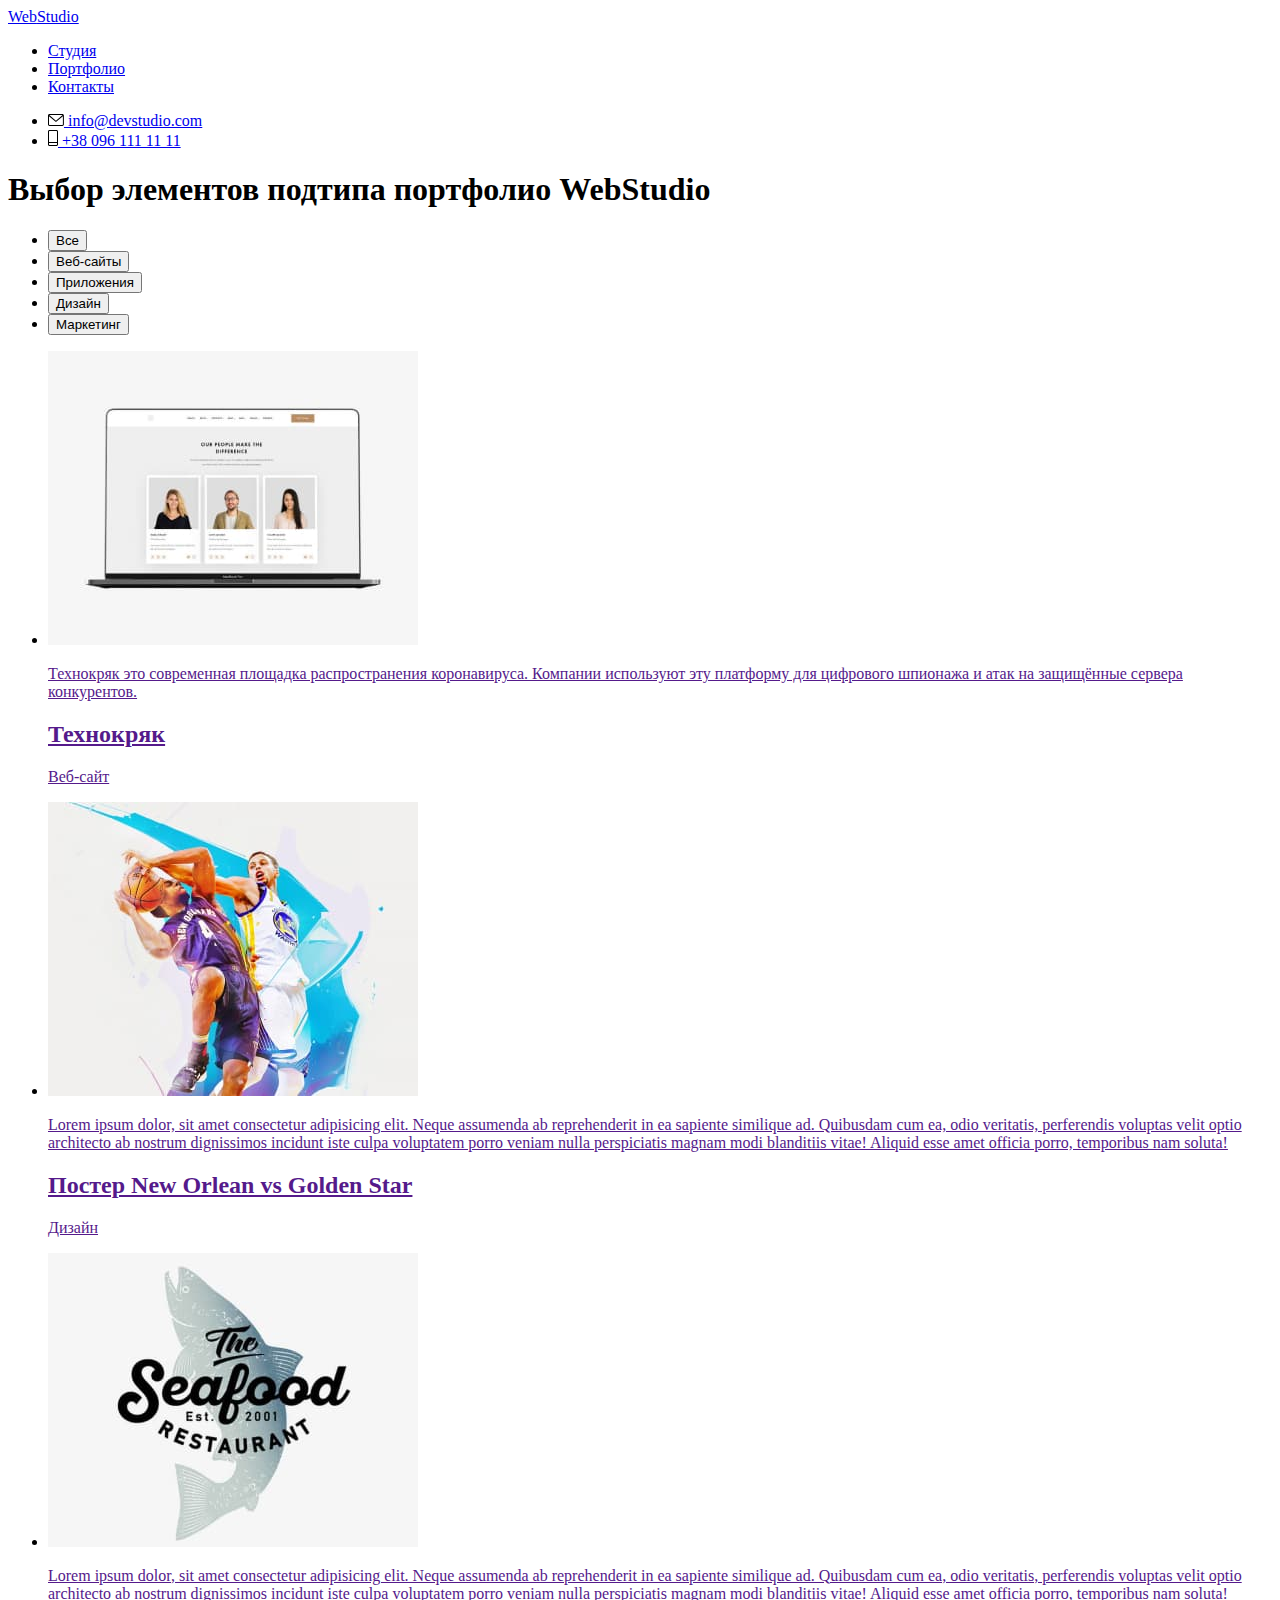
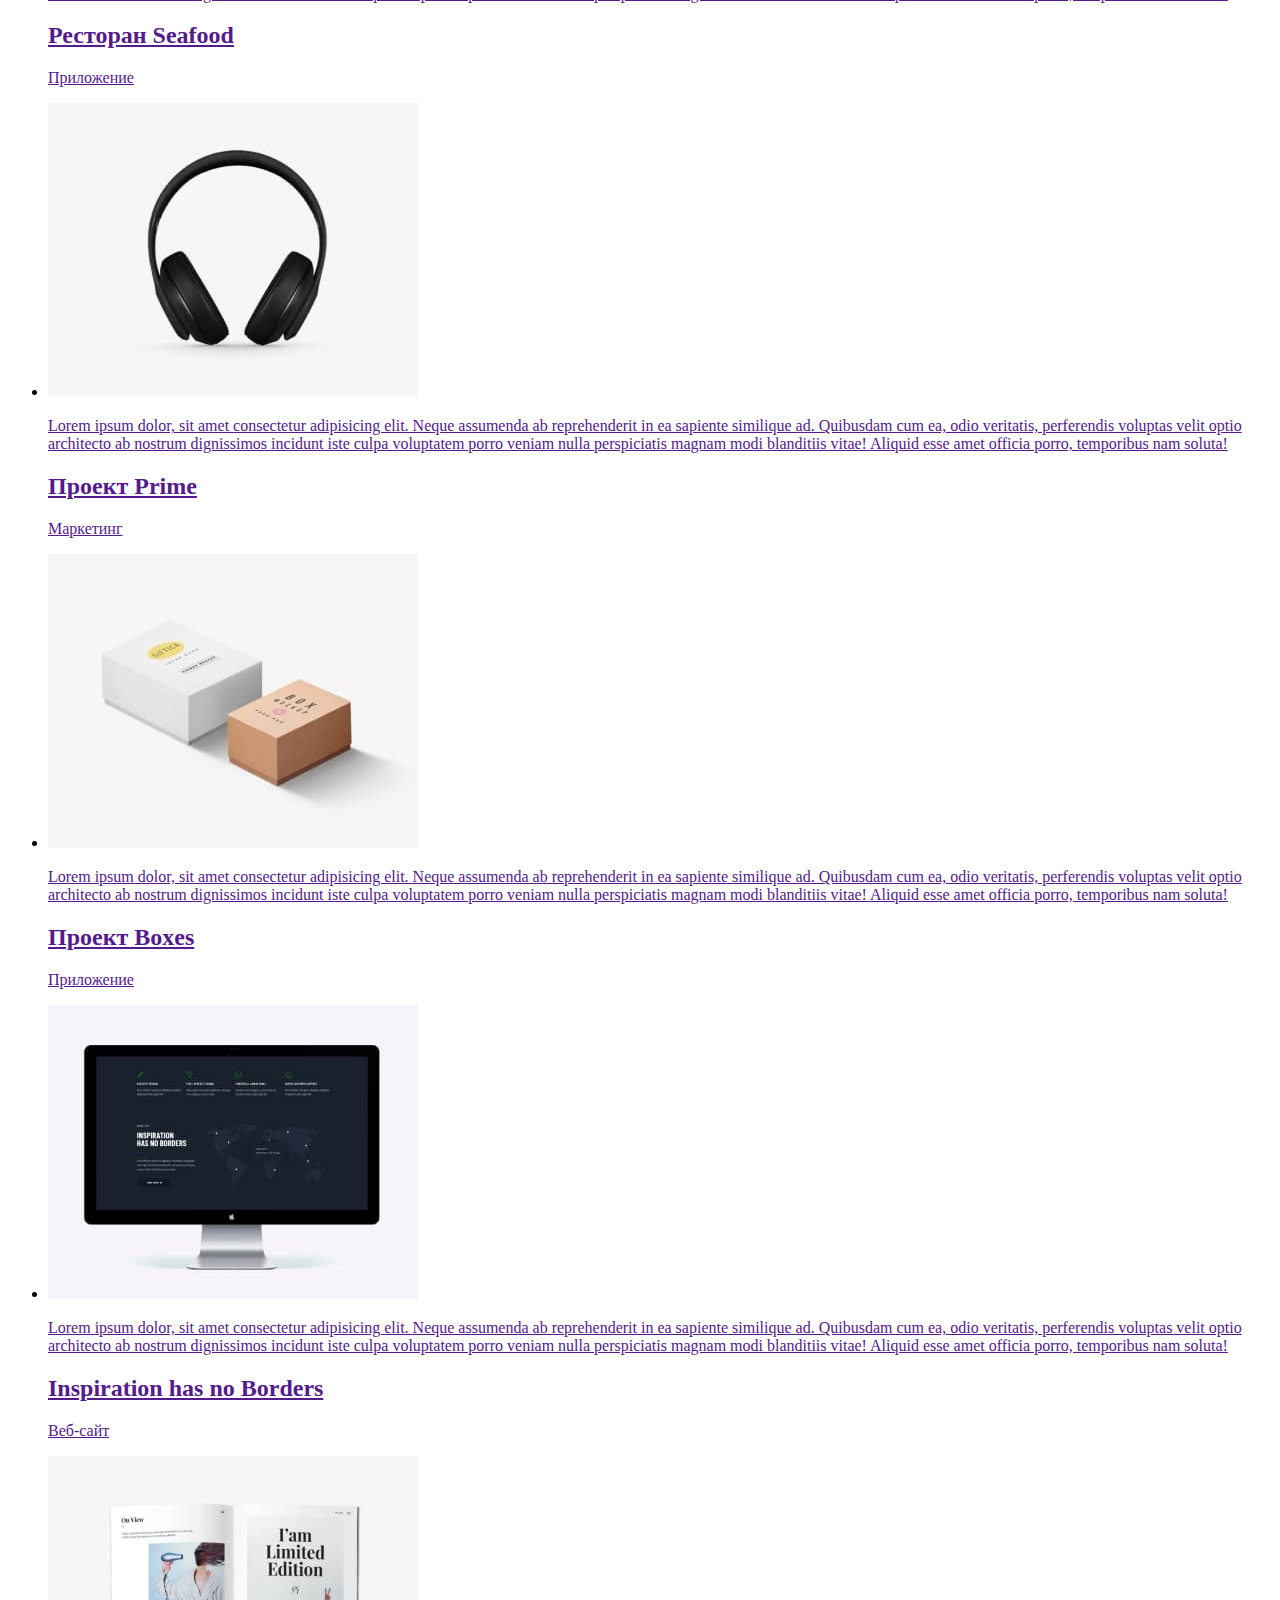
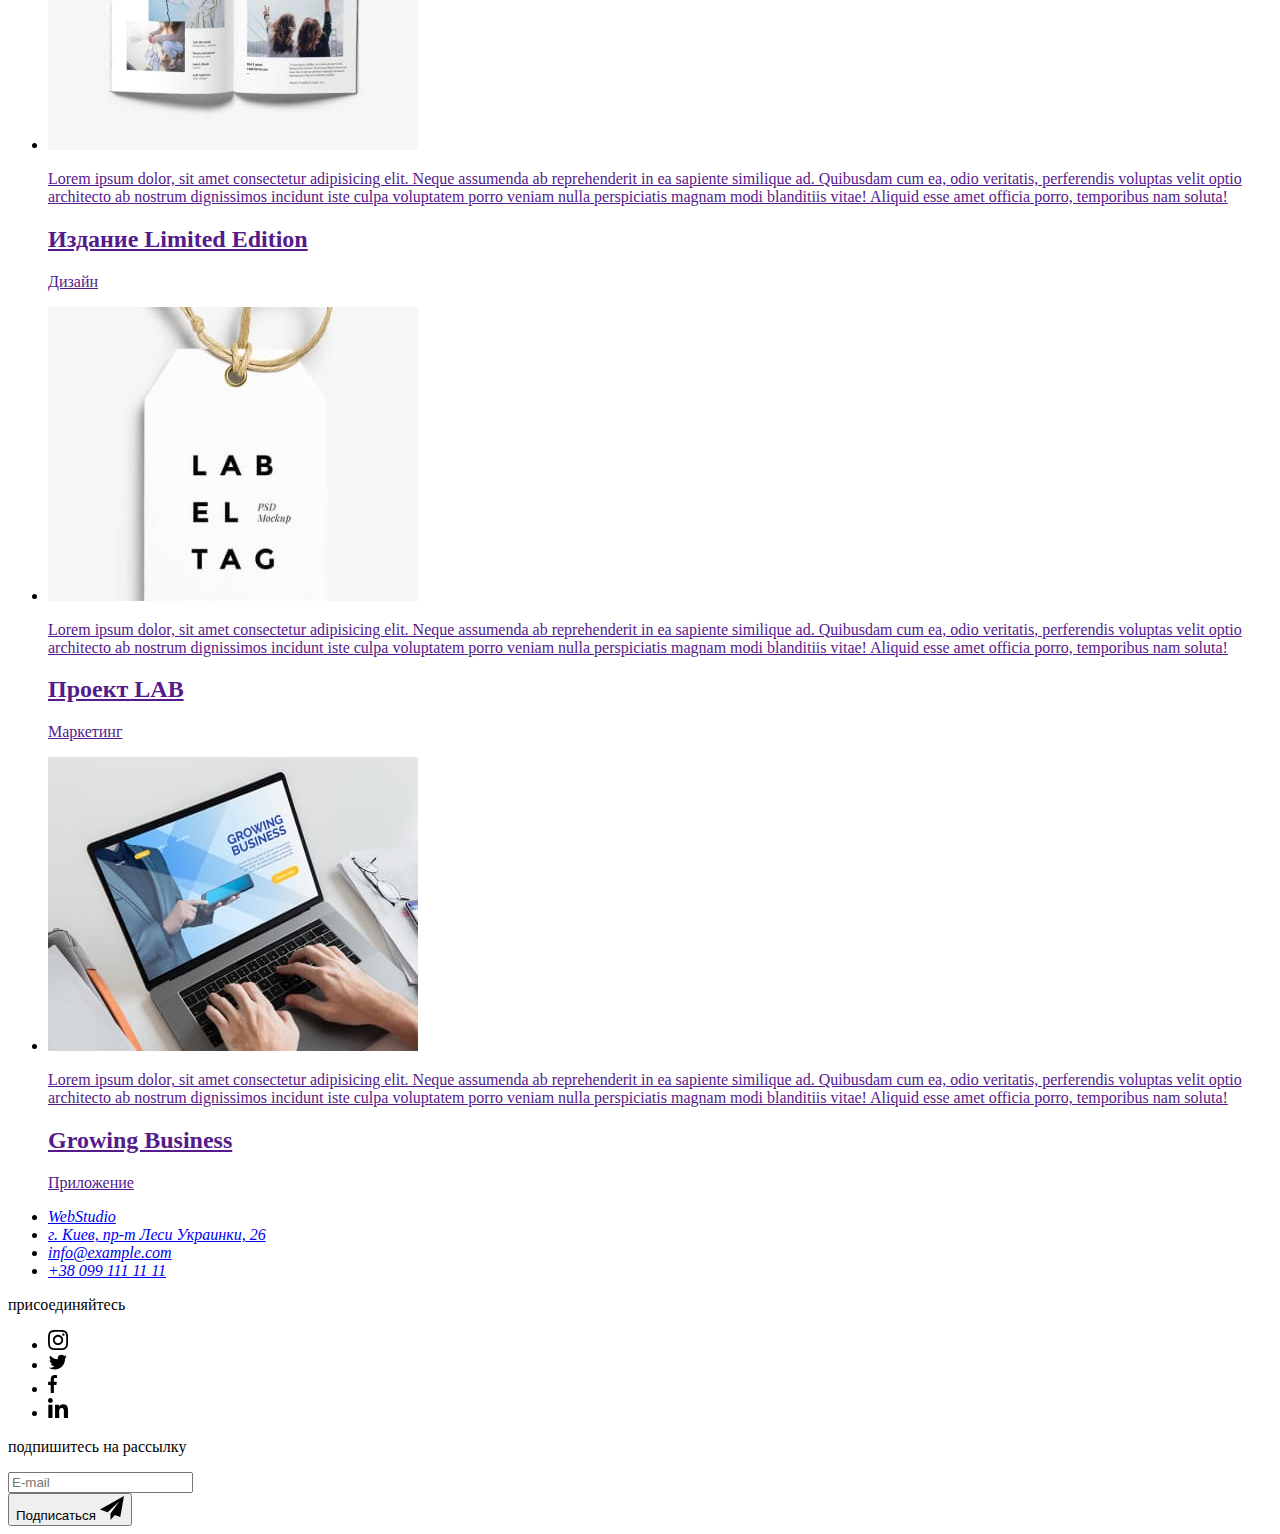
==== portfolio.html @ 0faf7ed2 "j" ====
<!DOCTYPE html>
<h lang="ru">
	<head>
		<meta charset="UTF-8" />
		<meta http-equiv="X-UA-Compatible" content="IE=edge" />
		<meta name="viewport" content="width=device-width, initial-scale=1.0" />
		<title>WebStudio</title>
<link rel="preconnect" href="https://fonts.gstatic.com" crossorigin>
<link href="https://fonts.googleapis.com/css2?family=Raleway:wght@700&family=Roboto:wght@400;500;700;900&display=swap" rel="stylesheet">
<link rel="stylesheet" href="https://cdnjs.cloudflare.com/ajax/libs/modern-normalize/1.1.0/modern-normalize.min.css" integrity="sha512-wpPYUAdjBVSE4KJnH1VR1HeZfpl1ub8YT/NKx4PuQ5NmX2tKuGu6U/JRp5y+Y8XG2tV+wKQpNHVUX03MfMFn9Q==" crossorigin="anonymous" referrerpolicy="no-referrer" />
		<link rel="stylesheet" href="./css/main.min.css" />
	</head>
	<body>
		<!--Шапка сайта-->
		<header class="header">
			<div class="container header-container">
				<nav class="nav">
					<a class="nav-web" href="./index.html">Web<span class="nav-studio">Studio</span>
					</a>
					<ul class="nav-list">
						<li class="nav-list">
							<a class="nav-link" href="./index.html"
								>Студия</a>
						</li>
						<li class="nav-list">
							<a class="nav-link  link-current" href="./portfolio.html">Портфолио</a>
						</li>
						<li class="nav-list">
							<a class="nav-link" href="#team">Контакты</a>
						</li>
					</ul>
				</nav>
				<ul class="contaks ">
					<li class="contaks-item">
						<a class="contaks-link" href="mailto:info@devstudio.com">
							<svg class="contaks-icon" width="16" height="12">
								<use href="./images/icons.svg#icon-envelope"></use>
							</svg>
							info@devstudio.com</a>
					</li>
					<li class="contaks-item">
						<a class="contaks-link" href="tel:+380961111111">
							<svg class="contaks-icon" width="10" height="16">
								<use href="./images/icons.svg#icon-smartphone"></use>
							</svg>
							+38 096 111 11 11</a>
					</li>
				</ul>
			</div>
		</header>
		<!--Секция блок заказа услуги-->
		<main>
				<section class="section">
				<div class="container">
					<h1 class="visually-hidden">
						Выбор элементов подтипа портфолио WebStudio
					</h1>
						<ul class="element">
							<li class="element-item">
								<button class="btn-element" type="button">
									Все
								</button>
							</li>
							<li class="element-item">
								<button class="btn-element" type="button">
									Веб-сайты
								</button>
							</li>
							<li class="element-item">
								<button class="btn-element" type="button">
									Приложения
								</button>
							</li>
							<li class="element-item">
								<button class="btn-element" type="button">
									Дизайн
								</button>
							</li>
							<li class="element-item">
								<button class="btn-element" type="button">
									Маркетинг
								</button>
							</li>
						</ul>
					<ul class="gallery">
						<li class="item-gallery">
							<div class="gallery-wrap">
								<a class="link-gallery" href="">
									<div class="gallery-img">
									<img src="./images/veb-link.jpg" width="370" alt="Технокряк"/>
									<p class="gallery-wrap-text">
										Технокряк это современная площадка распространения коронавируса. Компании используют эту платформу для цифрового шпионажа и атак на защищённые сервера конкурентов.
									</p>
								</div>
									<div class="container-gallery">
									<h2 class="title-gallery">Технокряк</h2>
								<p class="text-gallery">Веб-сайт</p>
								</div>
								</a>
							</div>
						</li>
						<li class="item-gallery">
							<div class="gallery-wrap">
								<a class="link-gallery" href="">
									<div class="gallery-img">
									<img src="./images/poster-new-orlean-vs-golden-star.jpg" width="370" alt="Постер New Orlean vs Golden Star"/>
								<p class="gallery-wrap-text">
									Lorem ipsum dolor, sit amet consectetur adipisicing elit. Neque assumenda ab reprehenderit in ea sapiente similique ad. Quibusdam cum ea, odio veritatis, perferendis voluptas velit optio architecto ab nostrum dignissimos incidunt iste culpa voluptatem porro veniam nulla perspiciatis magnam modi blanditiis vitae! Aliquid esse amet officia porro, temporibus nam soluta!
								</p>	
								</div>
									<div class="container-gallery">
									<h2 class="title-gallery">Постер New Orlean vs Golden Star</h2>
								<p class="text-gallery">Дизайн</p>
								</div>
								</a>
							</div>
						</li>
						<li class="item-gallery">
							<div class="gallery-wrap">
								<a class="link-gallery" href="">
									<div class="gallery-img">
									<img src="./images/seafood-restaurant.jpg" width="370" alt="Ресторан Seafood"/>
								<p class="gallery-wrap-text">
									Lorem ipsum dolor, sit amet consectetur adipisicing elit. Neque assumenda ab reprehenderit in ea sapiente similique ad. Quibusdam cum ea, odio veritatis, perferendis voluptas velit optio architecto ab nostrum dignissimos incidunt iste culpa voluptatem porro veniam nulla perspiciatis magnam modi blanditiis vitae! Aliquid esse amet officia porro, temporibus nam soluta!
								</p>	
								</div>
									<div class="container-gallery">
									<h2 class="title-gallery">Ресторан Seafood</h2>
								<p class="text-gallery">Приложение</p>
								</div>
								</a>
							</div>
						</li>
						<li class="item-gallery">
							<div class="gallery-wrap">
								<a class="link-gallery" href="">
									<div class="gallery-img">
									<img src="./images/prime-project.jpg" width="370" alt="Проект Prime"/>
								<p class="gallery-wrap-text">
									Lorem ipsum dolor, sit amet consectetur adipisicing elit. Neque assumenda ab reprehenderit in ea sapiente similique ad. Quibusdam cum ea, odio veritatis, perferendis voluptas velit optio architecto ab nostrum dignissimos incidunt iste culpa voluptatem porro veniam nulla perspiciatis magnam modi blanditiis vitae! Aliquid esse amet officia porro, temporibus nam soluta!
								</p>	
								</div>
									<div class="container-gallery">
									<h2 class="title-gallery">Проект Prime</h2>
								<p class="text-gallery">Маркетинг</p>
								</div>
								</a>
							</div>
						</li>
						<li class="item-gallery">
							<div class="gallery-wrap">
								<a class="link-gallery" href="">
									<div class="gallery-img">
									<img src="./images/project-boxes.jpg" width="370" alt="Проект Boxes"/>
								<p class="gallery-wrap-text">
									Lorem ipsum dolor, sit amet consectetur adipisicing elit. Neque assumenda ab reprehenderit in ea sapiente similique ad. Quibusdam cum ea, odio veritatis, perferendis voluptas velit optio architecto ab nostrum dignissimos incidunt iste culpa voluptatem porro veniam nulla perspiciatis magnam modi blanditiis vitae! Aliquid esse amet officia porro, temporibus nam soluta!
								</p>	
								</div>
									<div class="container-gallery">
									<h2 class="title-gallery">Проект Boxes</h2>
								<p class="text-gallery">Приложение</p>
								</div>
								</a>
							</div>
						</li>
						<li class="item-gallery">
							<div class="gallery-wrap">
								<a class="link-gallery" href="">
									<div class="gallery-img">
									<img src="./images/inspiration-has-no-borders.jpg" width="370" alt="Inspiration has no Borders"/>
								<p class="gallery-wrap-text">
									Lorem ipsum dolor, sit amet consectetur adipisicing elit. Neque assumenda ab reprehenderit in ea sapiente similique ad. Quibusdam cum ea, odio veritatis, perferendis voluptas velit optio architecto ab nostrum dignissimos incidunt iste culpa voluptatem porro veniam nulla perspiciatis magnam modi blanditiis vitae! Aliquid esse amet officia porro, temporibus nam soluta!
								</p>	
								</div>
									<div class="container-gallery">
									<h2 class="title-gallery">Inspiration has no Borders</h2>
								<p class="text-gallery">Веб-сайт</p>
								</div>
								</a>
							</div>
						</li>
						<li class="item-gallery">
							<div class="gallery-wrap">
								<a class="link-gallery" href="">
									<div class="gallery-img">
									<img src="./images/limited-edition.jpg" width="370" alt="Издание Limited Edition"/>
								<p class="gallery-wrap-text">
									Lorem ipsum dolor, sit amet consectetur adipisicing elit. Neque assumenda ab reprehenderit in ea sapiente similique ad. Quibusdam cum ea, odio veritatis, perferendis voluptas velit optio architecto ab nostrum dignissimos incidunt iste culpa voluptatem porro veniam nulla perspiciatis magnam modi blanditiis vitae! Aliquid esse amet officia porro, temporibus nam soluta!
								</p>	
								</div>
									<div class="container-gallery">
									<h2 class="title-gallery">Издание Limited Edition</h2>
								<p class="text-gallery">Дизайн</p>
								</div>
								</a>
							</div>
						</li>
						<li class="item-gallery">
							<div class="gallery-wrap">
								<a class="link-gallery" href="">
									<div class="gallery-img">
									<img src="./images/prodject-lab.jpg" width="370" alt="Проект LAB"/>
								<p class="gallery-wrap-text">
									Lorem ipsum dolor, sit amet consectetur adipisicing elit. Neque assumenda ab reprehenderit in ea sapiente similique ad. Quibusdam cum ea, odio veritatis, perferendis voluptas velit optio architecto ab nostrum dignissimos incidunt iste culpa voluptatem porro veniam nulla perspiciatis magnam modi blanditiis vitae! Aliquid esse amet officia porro, temporibus nam soluta!
								</p>	
								</div>
									<div class="container-gallery">
									<h2 class="title-gallery">Проект LAB</h2>
								<p class="text-gallery">Маркетинг</p>
								</div>
								</a>
							</div>
						</li>
						<li class="item-gallery">
							<div class="gallery-wrap">
								<a class="link-gallery" href="">
									<div class="gallery-img">
									<img src="./images/growing-business.jpg" width="370" alt="Growing Business"/>
								<p class="gallery-wrap-text">
									Lorem ipsum dolor, sit amet consectetur adipisicing elit. Neque assumenda ab reprehenderit in ea sapiente similique ad. Quibusdam cum ea, odio veritatis, perferendis voluptas velit optio architecto ab nostrum dignissimos incidunt iste culpa voluptatem porro veniam nulla perspiciatis magnam modi blanditiis vitae! Aliquid esse amet officia porro, temporibus nam soluta!
								</p>	
								</div>
									<div class="container-gallery">
									<h2 class="title-gallery">Growing Business</h2>
								<p class="text-gallery">Приложение</p>
								</div>
								</a>
							</div>
						</li>
					</ul>
				</div>
				</section>
		</main>
		<!--Подвал сайта-->
		<footer class="footer">
			<div class="container container-footer">
				<address class="address-footer">
					<ul class="">
						<li class="container-list">
							<a class="footer-web" href="./index.html">Web<span class="studio-footer">Studio</span></a>
						</li>
						<li class="footer-item">
							<a class="maps-footer"href="https://goo.gl/maps/7n5ivLZafYZ2Yxqt9">г. Киев, пр-т Леси Украинки, 26</a>
						</li>
						<li class="footer-item">
							<a class="mt-footer" href="mailto:info@example.com">info@example.com</a>
						</li">
						<li class="footer-item">
							<a class="mt-footer" href="tel:+380991111111">+38 099 111 11 11</a>
						</li>
					</ul>
				</address>
					<div class="container-network-footer">
						<p class="text-footer">присоединяйтесь</p>
						<ul class="list-network">
							<li class="network-item-footer">
								<a class="network-link-footer" href="">
									<svg class="icon-network-footer" width="20" height="20">
										<use href="./images/icons.svg#icon-instagram"></use>
									</svg>
								</a>
							</li>
							<li class="network-item-footer">
								<a class="network-link-footer" href="">
									<svg class="icon-network-footer" width="20" height="16.25">
										<use href="./images/icons.svg#icon-twitter"></use>
									</svg>
								</a>
							</li>
							<li class="network-item-footer">
								<a class="network-link-footer" href="">
									<svg class="icon-network-footer" width="10" height="20">
										<use href="./images/icons.svg#icon-facebook"></use>
									</svg>
								</a>
							</li>
							<li class="network-item-footer">
								<a class="network-link-footer" href="">
									<svg class="icon-network-footer" width="20" height="20">
										<use href="./images/icons.svg#icon-linkedin"></use>
									</svg>
								</a>
							</li>
						</ul>
					</div>
					<div class="container-online">
						<p class="text-footer">подпишитесь на рассылку</p>
						<form class="form-online">
							<div class="container-form-online">
								<label for="email-online" class="online-label"></label>
								<input type="email" class="online-input" name="email" id="email-online" placeholder="E-mail">
							</div>
						<button type="submit" class="online-button">Подписаться
							<svg class="icon-send" width="24" height="24">
								<use href="./images/icons.svg#icon-send"></use>
							</svg>
						</button>
						</form>
					</div>
			</div>
		</footer>
		<script src="./js/modal.js"></script>
	</body>
</html>
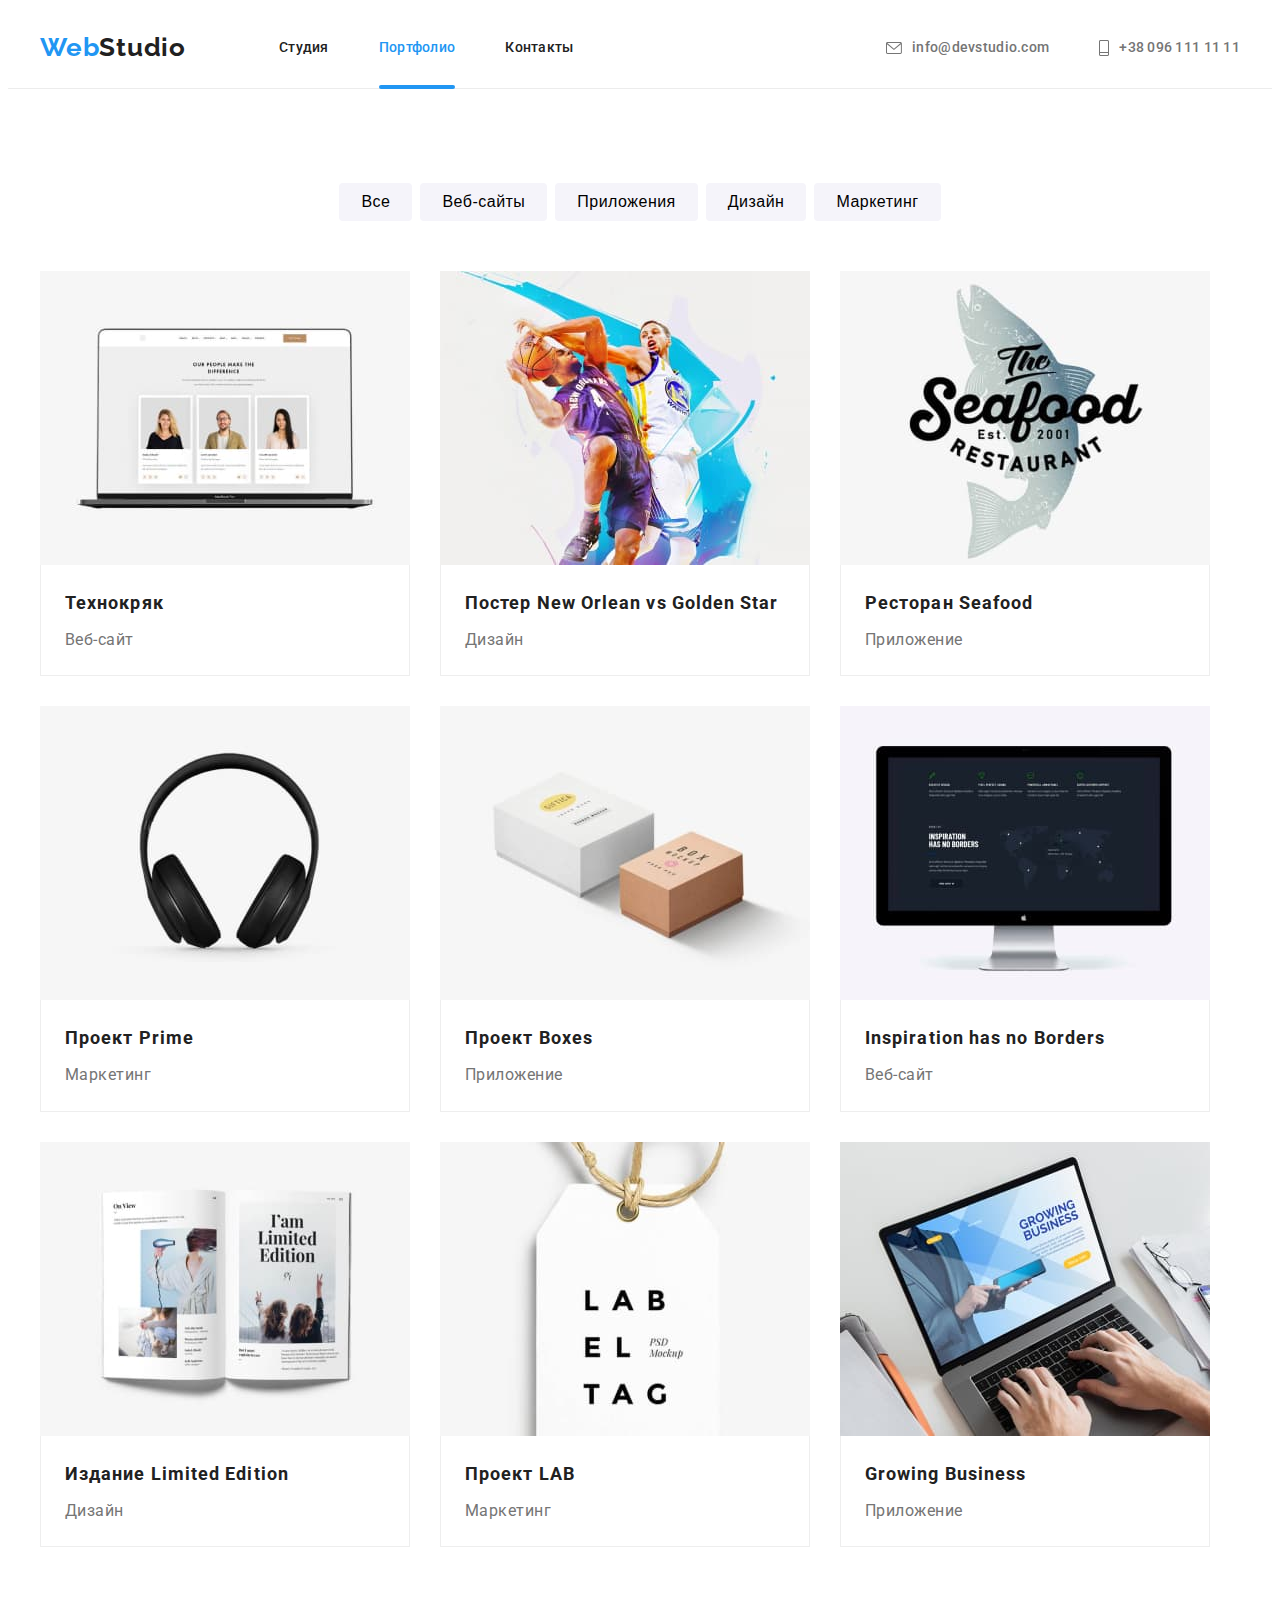
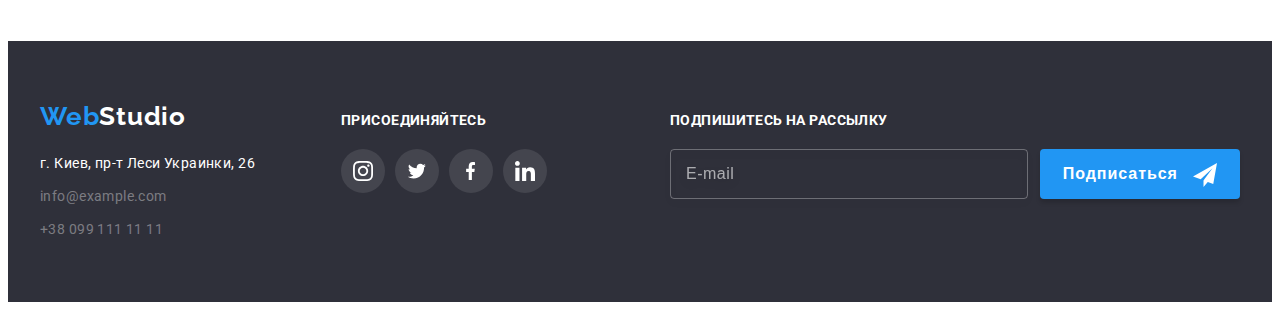
==== commit eecd943c: "j" ====
--- a/portfolio.html
+++ b/portfolio.html
@@ -13,34 +13,34 @@
 	<body>
 		<!--Шапка сайта-->
 		<header class="header">
-			<div class="container header-container">
+			<div class="container header__container">
 				<nav class="nav">
-					<a class="nav-web" href="./index.html">Web<span class="nav-studio">Studio</span>
+					<a class="nav__web" href="./index.html">Web<span class="nav__studio">Studio</span>
 					</a>
-					<ul class="nav-list">
-						<li class="nav-list">
-							<a class="nav-link" href="./index.html"
+					<ul class="nav__list">
+						<li class="nav__item">
+							<a class="nav__link" href="./index.html"
 								>Студия</a>
 						</li>
-						<li class="nav-list">
-							<a class="nav-link  link-current" href="./portfolio.html">Портфолио</a>
-						</li>
-						<li class="nav-list">
-							<a class="nav-link" href="#team">Контакты</a>
+						<li class="nav__item">
+							<a class="nav__link link-current" href="./portfolio.html">Портфолио</a>
+						</li>
+						<li class="nav__item">
+							<a class="nav__link" href="#team">Контакты</a>
 						</li>
 					</ul>
 				</nav>
 				<ul class="contaks ">
-					<li class="contaks-item">
-						<a class="contaks-link" href="mailto:info@devstudio.com">
-							<svg class="contaks-icon" width="16" height="12">
+					<li class="contaks__item">
+						<a class="contaks__link" href="mailto:info@devstudio.com">
+							<svg class="contaks__icon" width="16" height="12">
 								<use href="./images/icons.svg#icon-envelope"></use>
 							</svg>
 							info@devstudio.com</a>
 					</li>
-					<li class="contaks-item">
-						<a class="contaks-link" href="tel:+380961111111">
-							<svg class="contaks-icon" width="10" height="16">
+					<li class="contaks__item">
+						<a class="contaks__link" href="tel:+380961111111">
+							<svg class="contaks__icon" width="10" height="16">
 								<use href="./images/icons.svg#icon-smartphone"></use>
 							</svg>
 							+38 096 111 11 11</a>
@@ -56,173 +56,173 @@
 						Выбор элементов подтипа портфолио WebStudio
 					</h1>
 						<ul class="element">
-							<li class="element-item">
-								<button class="btn-element" type="button">
+							<li class="element__item">
+								<button class="element__btn" type="button">
 									Все
 								</button>
 							</li>
-							<li class="element-item">
-								<button class="btn-element" type="button">
+							<li class="element__item">
+								<button class="element__btn" type="button">
 									Веб-сайты
 								</button>
 							</li>
-							<li class="element-item">
-								<button class="btn-element" type="button">
+							<li class="element__item">
+								<button class="element__btn" type="button">
 									Приложения
 								</button>
 							</li>
-							<li class="element-item">
-								<button class="btn-element" type="button">
+							<li class="element__item">
+								<button class="element__btn" type="button">
 									Дизайн
 								</button>
 							</li>
-							<li class="element-item">
-								<button class="btn-element" type="button">
+							<li class="element__item">
+								<button class="element__btn" type="button">
 									Маркетинг
 								</button>
 							</li>
 						</ul>
 					<ul class="gallery">
-						<li class="item-gallery">
-							<div class="gallery-wrap">
-								<a class="link-gallery" href="">
-									<div class="gallery-img">
+						<li class="gallery__item">
+							<div class="gallery__wrap">
+								<a class="gallery__link" href="">
+									<div class="gallery__img">
 									<img src="./images/veb-link.jpg" width="370" alt="Технокряк"/>
-									<p class="gallery-wrap-text">
+									<p class="gallery__wrap-text">
 										Технокряк это современная площадка распространения коронавируса. Компании используют эту платформу для цифрового шпионажа и атак на защищённые сервера конкурентов.
 									</p>
 								</div>
-									<div class="container-gallery">
-									<h2 class="title-gallery">Технокряк</h2>
-								<p class="text-gallery">Веб-сайт</p>
-								</div>
-								</a>
-							</div>
-						</li>
-						<li class="item-gallery">
-							<div class="gallery-wrap">
-								<a class="link-gallery" href="">
-									<div class="gallery-img">
+									<div class="gallery__container">
+									<h2 class="gallery__title">Технокряк</h2>
+								<p class="gallery__text">Веб-сайт</p>
+								</div>
+								</a>
+							</div>
+						</li>
+						<li class="gallery__item">
+							<div class="gallery__wrap">
+								<a class="gallery__link" href="">
+									<div class="gallery__img">
 									<img src="./images/poster-new-orlean-vs-golden-star.jpg" width="370" alt="Постер New Orlean vs Golden Star"/>
-								<p class="gallery-wrap-text">
-									Lorem ipsum dolor, sit amet consectetur adipisicing elit. Neque assumenda ab reprehenderit in ea sapiente similique ad. Quibusdam cum ea, odio veritatis, perferendis voluptas velit optio architecto ab nostrum dignissimos incidunt iste culpa voluptatem porro veniam nulla perspiciatis magnam modi blanditiis vitae! Aliquid esse amet officia porro, temporibus nam soluta!
-								</p>	
-								</div>
-									<div class="container-gallery">
-									<h2 class="title-gallery">Постер New Orlean vs Golden Star</h2>
-								<p class="text-gallery">Дизайн</p>
-								</div>
-								</a>
-							</div>
-						</li>
-						<li class="item-gallery">
-							<div class="gallery-wrap">
-								<a class="link-gallery" href="">
-									<div class="gallery-img">
+								<p class="gallery__wrap-text">
+									Lorem ipsum dolor, sit amet consectetur adipisicing elit. Neque assumenda ab reprehenderit in ea sapiente similique ad. Quibusdam cum ea, odio veritatis, perferendis voluptas velit optio architecto ab nostrum dignissimos incidunt iste culpa voluptatem porro veniam nulla perspiciatis magnam modi blanditiis vitae! Aliquid esse amet officia porro, temporibus nam soluta!
+								</p>	
+								</div>
+									<div class="gallery__container">
+									<h2 class="gallery__title">Постер New Orlean vs Golden Star</h2>
+								<p class="gallery__text">Дизайн</p>
+								</div>
+								</a>
+							</div>
+						</li>
+						<li class="gallery__item">
+							<div class="gallery__wrap">
+								<a class="gallery__link" href="">
+									<div class="gallery__img">
 									<img src="./images/seafood-restaurant.jpg" width="370" alt="Ресторан Seafood"/>
-								<p class="gallery-wrap-text">
-									Lorem ipsum dolor, sit amet consectetur adipisicing elit. Neque assumenda ab reprehenderit in ea sapiente similique ad. Quibusdam cum ea, odio veritatis, perferendis voluptas velit optio architecto ab nostrum dignissimos incidunt iste culpa voluptatem porro veniam nulla perspiciatis magnam modi blanditiis vitae! Aliquid esse amet officia porro, temporibus nam soluta!
-								</p>	
-								</div>
-									<div class="container-gallery">
-									<h2 class="title-gallery">Ресторан Seafood</h2>
-								<p class="text-gallery">Приложение</p>
-								</div>
-								</a>
-							</div>
-						</li>
-						<li class="item-gallery">
-							<div class="gallery-wrap">
-								<a class="link-gallery" href="">
-									<div class="gallery-img">
+								<p class="gallery__wrap-text">
+									Lorem ipsum dolor, sit amet consectetur adipisicing elit. Neque assumenda ab reprehenderit in ea sapiente similique ad. Quibusdam cum ea, odio veritatis, perferendis voluptas velit optio architecto ab nostrum dignissimos incidunt iste culpa voluptatem porro veniam nulla perspiciatis magnam modi blanditiis vitae! Aliquid esse amet officia porro, temporibus nam soluta!
+								</p>	
+								</div>
+									<div class="gallery__container">
+									<h2 class="gallery__title">Ресторан Seafood</h2>
+								<p class="gallery__text">Приложение</p>
+								</div>
+								</a>
+							</div>
+						</li>
+						<li class="gallery__item">
+							<div class="gallery__wrap">
+								<a class="gallery__link" href="">
+									<div class="gallery__img">
 									<img src="./images/prime-project.jpg" width="370" alt="Проект Prime"/>
-								<p class="gallery-wrap-text">
-									Lorem ipsum dolor, sit amet consectetur adipisicing elit. Neque assumenda ab reprehenderit in ea sapiente similique ad. Quibusdam cum ea, odio veritatis, perferendis voluptas velit optio architecto ab nostrum dignissimos incidunt iste culpa voluptatem porro veniam nulla perspiciatis magnam modi blanditiis vitae! Aliquid esse amet officia porro, temporibus nam soluta!
-								</p>	
-								</div>
-									<div class="container-gallery">
-									<h2 class="title-gallery">Проект Prime</h2>
-								<p class="text-gallery">Маркетинг</p>
-								</div>
-								</a>
-							</div>
-						</li>
-						<li class="item-gallery">
-							<div class="gallery-wrap">
-								<a class="link-gallery" href="">
-									<div class="gallery-img">
+								<p class="gallery__wrap-text">
+									Lorem ipsum dolor, sit amet consectetur adipisicing elit. Neque assumenda ab reprehenderit in ea sapiente similique ad. Quibusdam cum ea, odio veritatis, perferendis voluptas velit optio architecto ab nostrum dignissimos incidunt iste culpa voluptatem porro veniam nulla perspiciatis magnam modi blanditiis vitae! Aliquid esse amet officia porro, temporibus nam soluta!
+								</p>	
+								</div>
+									<div class="gallery__container">
+									<h2 class="gallery__title">Проект Prime</h2>
+								<p class="gallery__text">Маркетинг</p>
+								</div>
+								</a>
+							</div>
+						</li>
+						<li class="gallery__item">
+							<div class="gallery__wrap">
+								<a class="gallery__link" href="">
+									<div class="gallery__img">
 									<img src="./images/project-boxes.jpg" width="370" alt="Проект Boxes"/>
-								<p class="gallery-wrap-text">
-									Lorem ipsum dolor, sit amet consectetur adipisicing elit. Neque assumenda ab reprehenderit in ea sapiente similique ad. Quibusdam cum ea, odio veritatis, perferendis voluptas velit optio architecto ab nostrum dignissimos incidunt iste culpa voluptatem porro veniam nulla perspiciatis magnam modi blanditiis vitae! Aliquid esse amet officia porro, temporibus nam soluta!
-								</p>	
-								</div>
-									<div class="container-gallery">
-									<h2 class="title-gallery">Проект Boxes</h2>
-								<p class="text-gallery">Приложение</p>
-								</div>
-								</a>
-							</div>
-						</li>
-						<li class="item-gallery">
-							<div class="gallery-wrap">
-								<a class="link-gallery" href="">
-									<div class="gallery-img">
+								<p class="gallery__wrap-text">
+									Lorem ipsum dolor, sit amet consectetur adipisicing elit. Neque assumenda ab reprehenderit in ea sapiente similique ad. Quibusdam cum ea, odio veritatis, perferendis voluptas velit optio architecto ab nostrum dignissimos incidunt iste culpa voluptatem porro veniam nulla perspiciatis magnam modi blanditiis vitae! Aliquid esse amet officia porro, temporibus nam soluta!
+								</p>	
+								</div>
+									<div class="gallery__container">
+									<h2 class="gallery__title">Проект Boxes</h2>
+								<p class="gallery__text">Приложение</p>
+								</div>
+								</a>
+							</div>
+						</li>
+						<li class="gallery__item">
+							<div class="gallery__wrap">
+								<a class="gallery__link" href="">
+									<div class="gallery__img">
 									<img src="./images/inspiration-has-no-borders.jpg" width="370" alt="Inspiration has no Borders"/>
-								<p class="gallery-wrap-text">
-									Lorem ipsum dolor, sit amet consectetur adipisicing elit. Neque assumenda ab reprehenderit in ea sapiente similique ad. Quibusdam cum ea, odio veritatis, perferendis voluptas velit optio architecto ab nostrum dignissimos incidunt iste culpa voluptatem porro veniam nulla perspiciatis magnam modi blanditiis vitae! Aliquid esse amet officia porro, temporibus nam soluta!
-								</p>	
-								</div>
-									<div class="container-gallery">
-									<h2 class="title-gallery">Inspiration has no Borders</h2>
-								<p class="text-gallery">Веб-сайт</p>
-								</div>
-								</a>
-							</div>
-						</li>
-						<li class="item-gallery">
-							<div class="gallery-wrap">
-								<a class="link-gallery" href="">
-									<div class="gallery-img">
+								<p class="gallery__wrap-text">
+									Lorem ipsum dolor, sit amet consectetur adipisicing elit. Neque assumenda ab reprehenderit in ea sapiente similique ad. Quibusdam cum ea, odio veritatis, perferendis voluptas velit optio architecto ab nostrum dignissimos incidunt iste culpa voluptatem porro veniam nulla perspiciatis magnam modi blanditiis vitae! Aliquid esse amet officia porro, temporibus nam soluta!
+								</p>	
+								</div>
+									<div class="gallery__container">
+									<h2 class="gallery__title">Inspiration has no Borders</h2>
+								<p class="gallery__text">Веб-сайт</p>
+								</div>
+								</a>
+							</div>
+						</li>
+						<li class="gallery__item">
+							<div class="gallery__wrap">
+								<a class="gallery__link" href="">
+									<div class="gallery__img">
 									<img src="./images/limited-edition.jpg" width="370" alt="Издание Limited Edition"/>
-								<p class="gallery-wrap-text">
-									Lorem ipsum dolor, sit amet consectetur adipisicing elit. Neque assumenda ab reprehenderit in ea sapiente similique ad. Quibusdam cum ea, odio veritatis, perferendis voluptas velit optio architecto ab nostrum dignissimos incidunt iste culpa voluptatem porro veniam nulla perspiciatis magnam modi blanditiis vitae! Aliquid esse amet officia porro, temporibus nam soluta!
-								</p>	
-								</div>
-									<div class="container-gallery">
-									<h2 class="title-gallery">Издание Limited Edition</h2>
-								<p class="text-gallery">Дизайн</p>
-								</div>
-								</a>
-							</div>
-						</li>
-						<li class="item-gallery">
-							<div class="gallery-wrap">
-								<a class="link-gallery" href="">
-									<div class="gallery-img">
+								<p class="gallery__wrap-text">
+									Lorem ipsum dolor, sit amet consectetur adipisicing elit. Neque assumenda ab reprehenderit in ea sapiente similique ad. Quibusdam cum ea, odio veritatis, perferendis voluptas velit optio architecto ab nostrum dignissimos incidunt iste culpa voluptatem porro veniam nulla perspiciatis magnam modi blanditiis vitae! Aliquid esse amet officia porro, temporibus nam soluta!
+								</p>	
+								</div>
+									<div class="gallery__container">
+									<h2 class="gallery__title">Издание Limited Edition</h2>
+								<p class="gallery__text">Дизайн</p>
+								</div>
+								</a>
+							</div>
+						</li>
+						<li class="gallery__item">
+							<div class="gallery__wrap">
+								<a class="gallery__link" href="">
+									<div class="gallery__img">
 									<img src="./images/prodject-lab.jpg" width="370" alt="Проект LAB"/>
-								<p class="gallery-wrap-text">
-									Lorem ipsum dolor, sit amet consectetur adipisicing elit. Neque assumenda ab reprehenderit in ea sapiente similique ad. Quibusdam cum ea, odio veritatis, perferendis voluptas velit optio architecto ab nostrum dignissimos incidunt iste culpa voluptatem porro veniam nulla perspiciatis magnam modi blanditiis vitae! Aliquid esse amet officia porro, temporibus nam soluta!
-								</p>	
-								</div>
-									<div class="container-gallery">
-									<h2 class="title-gallery">Проект LAB</h2>
-								<p class="text-gallery">Маркетинг</p>
-								</div>
-								</a>
-							</div>
-						</li>
-						<li class="item-gallery">
-							<div class="gallery-wrap">
-								<a class="link-gallery" href="">
-									<div class="gallery-img">
+								<p class="gallery__wrap-text">
+									Lorem ipsum dolor, sit amet consectetur adipisicing elit. Neque assumenda ab reprehenderit in ea sapiente similique ad. Quibusdam cum ea, odio veritatis, perferendis voluptas velit optio architecto ab nostrum dignissimos incidunt iste culpa voluptatem porro veniam nulla perspiciatis magnam modi blanditiis vitae! Aliquid esse amet officia porro, temporibus nam soluta!
+								</p>	
+								</div>
+									<div class="gallery__container">
+									<h2 class="gallery__title">Проект LAB</h2>
+								<p class="gallery__text">Маркетинг</p>
+								</div>
+								</a>
+							</div>
+						</li>
+						<li class="gallery__item">
+							<div class="gallery__wrap">
+								<a class="gallery__link" href="">
+									<div class="gallery__img">
 									<img src="./images/growing-business.jpg" width="370" alt="Growing Business"/>
-								<p class="gallery-wrap-text">
-									Lorem ipsum dolor, sit amet consectetur adipisicing elit. Neque assumenda ab reprehenderit in ea sapiente similique ad. Quibusdam cum ea, odio veritatis, perferendis voluptas velit optio architecto ab nostrum dignissimos incidunt iste culpa voluptatem porro veniam nulla perspiciatis magnam modi blanditiis vitae! Aliquid esse amet officia porro, temporibus nam soluta!
-								</p>	
-								</div>
-									<div class="container-gallery">
-									<h2 class="title-gallery">Growing Business</h2>
-								<p class="text-gallery">Приложение</p>
+								<p class="gallery__wrap-text">
+									Lorem ipsum dolor, sit amet consectetur adipisicing elit. Neque assumenda ab reprehenderit in ea sapiente similique ad. Quibusdam cum ea, odio veritatis, perferendis voluptas velit optio architecto ab nostrum dignissimos incidunt iste culpa voluptatem porro veniam nulla perspiciatis magnam modi blanditiis vitae! Aliquid esse amet officia porro, temporibus nam soluta!
+								</p>	
+								</div>
+									<div class="gallery__container">
+									<h2 class="gallery__title">Growing Business</h2>
+								<p class="gallery__text">Приложение</p>
 								</div>
 								</a>
 							</div>
@@ -233,65 +233,65 @@
 		</main>
 		<!--Подвал сайта-->
 		<footer class="footer">
-			<div class="container container-footer">
-				<address class="address-footer">
+			<div class="container footer__container">
+				<address class="footer__address">
 					<ul class="">
-						<li class="container-list">
-							<a class="footer-web" href="./index.html">Web<span class="studio-footer">Studio</span></a>
-						</li>
-						<li class="footer-item">
-							<a class="maps-footer"href="https://goo.gl/maps/7n5ivLZafYZ2Yxqt9">г. Киев, пр-т Леси Украинки, 26</a>
-						</li>
-						<li class="footer-item">
-							<a class="mt-footer" href="mailto:info@example.com">info@example.com</a>
+						<li class="footer__item">
+							<a class="footer__web" href="./index.html">Web<span class="footer__studio">Studio</span></a>
+						</li>
+						<li class="footer__item">
+							<a class="footer__maps"href="https://goo.gl/maps/7n5ivLZafYZ2Yxqt9">г. Киев, пр-т Леси Украинки, 26</a>
+						</li>
+						<li class="footer__item">
+							<a class="footer__mt" href="mailto:info@example.com">info@example.com</a>
 						</li">
-						<li class="footer-item">
-							<a class="mt-footer" href="tel:+380991111111">+38 099 111 11 11</a>
+						<li class="footer__item">
+							<a class="footer__mt" href="tel:+380991111111">+38 099 111 11 11</a>
 						</li>
 					</ul>
 				</address>
-					<div class="container-network-footer">
-						<p class="text-footer">присоединяйтесь</p>
-						<ul class="list-network">
-							<li class="network-item-footer">
-								<a class="network-link-footer" href="">
-									<svg class="icon-network-footer" width="20" height="20">
+					<div class="network__footer">
+						<p class="footer__text">присоединяйтесь</p>
+						<ul class="network__footer-list">
+							<li class="network__footer-item">
+								<a class="network__footer-link" href="">
+									<svg class="network__footer-icon" width="20" height="20">
 										<use href="./images/icons.svg#icon-instagram"></use>
 									</svg>
 								</a>
 							</li>
-							<li class="network-item-footer">
-								<a class="network-link-footer" href="">
-									<svg class="icon-network-footer" width="20" height="16.25">
+							<li class="network__footer-item">
+								<a class="network__footer-link" href="">
+									<svg class="network__footer-icon" width="20" height="16.25">
 										<use href="./images/icons.svg#icon-twitter"></use>
 									</svg>
 								</a>
 							</li>
-							<li class="network-item-footer">
-								<a class="network-link-footer" href="">
-									<svg class="icon-network-footer" width="10" height="20">
+							<li class="network__footer-item">
+								<a class="network__footer-link" href="">
+									<svg class="network__footer-icon" width="10" height="20">
 										<use href="./images/icons.svg#icon-facebook"></use>
 									</svg>
 								</a>
 							</li>
-							<li class="network-item-footer">
-								<a class="network-link-footer" href="">
-									<svg class="icon-network-footer" width="20" height="20">
+							<li class="network__footer-item">
+								<a class="network__footer-link" href="">
+									<svg class="network__footer-icon" width="20" height="20">
 										<use href="./images/icons.svg#icon-linkedin"></use>
 									</svg>
 								</a>
 							</li>
 						</ul>
 					</div>
-					<div class="container-online">
-						<p class="text-footer">подпишитесь на рассылку</p>
-						<form class="form-online">
-							<div class="container-form-online">
-								<label for="email-online" class="online-label"></label>
-								<input type="email" class="online-input" name="email" id="email-online" placeholder="E-mail">
-							</div>
-						<button type="submit" class="online-button">Подписаться
-							<svg class="icon-send" width="24" height="24">
+					<div class="online">
+						<p class="footer__text">подпишитесь на рассылку</p>
+						<form class="online__form">
+							<div class="online__container">
+								<label for="online__label" class="online-label"></label>
+								<input type="email" class="online__input" name="email" id="email-online" placeholder="E-mail">
+							</div>
+						<button type="submit" class="online__button">Подписаться
+							<svg class="online__icon" width="24" height="24">
 								<use href="./images/icons.svg#icon-send"></use>
 							</svg>
 						</button>
--- a/css/main.min.css
+++ b/css/main.min.css
@@ -0,0 +1 @@
+body{color:var(--main-text-color);font-family:Roboto,sans-serif;font-size:14px;line-height:1.71;background:#fff}:hover,:focus{outline:none}h1,h2,h3,h4,h5,h6,p,ul{margin:0}ul{padding:0;list-style:none}a{text-decoration:none}img{display:block;max-width:100%;height:auto}button{cursor:pointer}.backdrop{width:100vw;height:100vh;background-color:rgba(0,0,0,.2);position:fixed;top:0;-webkit-transition:opacity 750ms cubic-bezier(0.4, 0, 0.2, 1),visibility 750ms cubic-bezier(0.4, 0, 0.2, 1);transition:opacity 750ms cubic-bezier(0.4, 0, 0.2, 1),visibility 750ms cubic-bezier(0.4, 0, 0.2, 1)}.backdrop.is-hidden .modal{-webkit-transform:scale(0.6) rotate(160deg) translateY(500px);transform:scale(0.6) rotate(160deg) translateY(500px);-webkit-transition:-webkit-transform 750ms cubic-bezier(0.4, 0, 0.2, 1);transition:-webkit-transform 750ms cubic-bezier(0.4, 0, 0.2, 1);transition:transform 750ms cubic-bezier(0.4, 0, 0.2, 1);transition:transform 750ms cubic-bezier(0.4, 0, 0.2, 1), -webkit-transform 750ms cubic-bezier(0.4, 0, 0.2, 1)}.modal{position:absolute;left:50%;top:50%;-webkit-transition:-webkit-transform 750ms cubic-bezier(0.4, 0, 0.2, 1);transition:-webkit-transform 750ms cubic-bezier(0.4, 0, 0.2, 1);transition:transform 750ms cubic-bezier(0.4, 0, 0.2, 1);transition:transform 750ms cubic-bezier(0.4, 0, 0.2, 1), -webkit-transform 750ms cubic-bezier(0.4, 0, 0.2, 1);-webkit-transform:translate(-50%, -50%);transform:translate(-50%, -50%);width:528px;min-height:581px;background:#fff;-webkit-box-shadow:0px 1px 3px rgba(0,0,0,.12),0px 1px 1px rgba(0,0,0,.14),0px 2px 1px rgba(0,0,0,.2);box-shadow:0px 1px 3px rgba(0,0,0,.12),0px 1px 1px rgba(0,0,0,.14),0px 2px 1px rgba(0,0,0,.2);border-radius:4px;padding:40px}.modal__btn{width:30px;height:30px;border:1px solid rgba(0,0,0,.1);background-color:transparent;border-radius:50%;position:absolute;top:8px;right:8px;-webkit-transition:fill 250ms cubic-bezier(0.4, 0, 0.2, 1);transition:fill 250ms cubic-bezier(0.4, 0, 0.2, 1)}.modal__btn:hover,.modal__btn:focus{fill:#2196f3}.is-hidden{visibility:hidden;opacity:0;pointer-events:none}.modal__icon{vertical-align:middle}.backdrop__text{font-weight:700;font-size:20px;line-height:1.15;color:var(--title-text-color);font-family:Roboto;text-align:center;letter-spacing:.03em;margin-bottom:12px}.form__field{margin-bottom:10px}.input-wrap{position:relative}.input__icon{position:absolute;left:15px;top:50%;-webkit-transform:translateY(-50%);transform:translateY(-50%);-webkit-transition:fill 250ms cubic-bezier(0.4, 0, 0.2, 1);transition:fill 250ms cubic-bezier(0.4, 0, 0.2, 1);fill:#212121}.form__input:focus,.comments__input:focus{border-color:#2196f3}.form__label{font-size:12px;line-height:1.17;margin-bottom:4px;display:block;letter-spacing:.01em;color:var(--main-text-color)}.form__input:focus+.input__icon{fill:#2196f3}.form__input{width:100%;height:40px;border:1px solid rgba(33,33,33,.2);border-radius:4px;padding-left:42px;padding-right:15px;outline:none;-webkit-transition:border-color 250ms cubic-bezier(0.4, 0, 0.2, 1);transition:border-color 250ms cubic-bezier(0.4, 0, 0.2, 1)}.comments__input{width:100%;height:120px;display:block;border:1px solid rgba(33,33,33,.2);-webkit-box-sizing:border-box;box-sizing:border-box;border-radius:4px;padding:12px 16px;resize:none;outline:none;-webkit-transition:border-color 250ms cubic-bezier(0.4, 0, 0.2, 1);transition:border-color 250ms cubic-bezier(0.4, 0, 0.2, 1)}.comments__input::-webkit-input-placeholder{line-height:16px;letter-spacing:.01em;color:rgba(117,117,117,.5)}.comments__input::-moz-placeholder{line-height:16px;letter-spacing:.01em;color:rgba(117,117,117,.5)}.comments__input:-ms-input-placeholder{line-height:16px;letter-spacing:.01em;color:rgba(117,117,117,.5)}.comments__input::-ms-input-placeholder{line-height:16px;letter-spacing:.01em;color:rgba(117,117,117,.5)}.comments__input::placeholder{line-height:16px;letter-spacing:.01em;color:rgba(117,117,117,.5)}.form__field-comments{margin-bottom:20px}.form__button{font-weight:700;font-size:16px;line-height:1.88;width:200px;height:50px;font-style:normal;letter-spacing:.06em;color:var(--footer-text-color);background-color:#188ce8;-webkit-box-shadow:0px 4px 4px rgba(0,0,0,.15);box-shadow:0px 4px 4px rgba(0,0,0,.15);border-radius:4px;display:block;margin:0 auto;border:none}.link__policy{color:#2196f3;text-decoration:underline}.check__text{letter-spacing:.03em;color:var(--main-text-color);display:-webkit-box;display:-ms-flexbox;display:flex;-webkit-box-align:center;-ms-flex-align:center;align-items:center;-webkit-box-pack:center;-ms-flex-pack:center;justify-content:center}.check__item{width:16px;height:15px;border-radius:2px;border:2px #212121 solid;margin-right:7px;display:-webkit-box;display:-ms-flexbox;display:flex;-webkit-box-align:center;-ms-flex-align:center;align-items:center;-webkit-box-pack:center;-ms-flex-pack:center;justify-content:center;-webkit-transition:background-color 250ms cubic-bezier(0.4, 0, 0.2, 1),border 250ms cubic-bezier(0.4, 0, 0.2, 1);transition:background-color 250ms cubic-bezier(0.4, 0, 0.2, 1),border 250ms cubic-bezier(0.4, 0, 0.2, 1)}.modal__field{margin-bottom:30px}.check__icon{fill:#fff}.modal__check:checked+.check__text .check__item{background-color:#2196f3;border:none}.container{width:1200px;padding-left:15px;padding-right:15px;margin:0 auto}.section{padding-top:94px;padding-bottom:94px}.section__advantage{padding-bottom:0}.section-color{background-color:#f5f4fa}.section-gray{background-color:#f5f4fa}.advantage__item:not(:last-child){margin-right:30px}.advantage{display:-webkit-box;display:-ms-flexbox;display:flex}.advantage__title{font-weight:700;line-height:1.14;letter-spacing:.03em;text-transform:uppercase;color:var(--main-color);margin-bottom:10px}.container__advantage{-webkit-box-pack:center;-ms-flex-pack:center;justify-content:center;width:270px;height:120px;margin-bottom:30px;background-color:#f5f4fa;border-radius:4px;display:-webkit-box;display:-ms-flexbox;display:flex;-webkit-box-align:center;-ms-flex-align:center;align-items:center}.command__item:not(:last-child){margin-right:30px}.command__item{background:#fff;-webkit-box-shadow:0px 1px 3px rgba(0,0,0,.12),0px 1px 1px rgba(0,0,0,.14),0px 2px 1px rgba(0,0,0,.2);box-shadow:0px 1px 3px rgba(0,0,0,.12),0px 1px 1px rgba(0,0,0,.14),0px 2px 1px rgba(0,0,0,.2);border-radius:0px 0px 4px 4px}.command__title{font-weight:500;font-size:16px;line-height:1.19;text-align:center;letter-spacing:.03em;color:var(--main-color);margin-bottom:10px}.command__container{padding-top:30px;padding-bottom:30px}.command{display:-webkit-box;display:-ms-flexbox;display:flex;list-style:none}.command__text{font-size:16px;line-height:1.19;text-align:center;letter-spacing:.03em}.section__title{font-weight:700;font-size:36px;line-height:1.16;text-align:center;letter-spacing:.03em;color:var(--main-color);margin-bottom:50px}.network__command{display:-webkit-box;display:-ms-flexbox;display:flex;-webkit-box-pack:center;-ms-flex-pack:center;justify-content:center;margin-top:16px}.network{display:-webkit-box;display:-ms-flexbox;display:flex;-webkit-box-pack:center;-ms-flex-pack:center;justify-content:center;margin-top:16px}.network__command-link{width:44px;height:44px;-webkit-box-align:center;-ms-flex-align:center;align-items:center;background-color:#fff;border-radius:50%;display:-webkit-box;display:-ms-flexbox;display:flex;-webkit-box-pack:center;-ms-flex-pack:center;justify-content:center;-webkit-transition:background-color 250ms cubic-bezier(0.4, 0, 0.2, 1);transition:background-color 250ms cubic-bezier(0.4, 0, 0.2, 1)}.network__command-link:hover .icon-network,.network__command-link:focus .icon-network{fill:#fff}.network__command-link:hover,.network__command-link:focus{background-color:#2196f3;-webkit-transform:translateY(0);transform:translateY(0)}.network__command-icon{fill:#afb1b8}.network__command-item+.network__command-item{margin-left:10px}.element{display:-webkit-box;display:-ms-flexbox;display:flex;margin-bottom:50px;-webkit-box-pack:center;-ms-flex-pack:center;justify-content:center}.element__item:not(:last-child){margin-right:8px}.element__btn{font-weight:500;font-size:16px;line-height:1.63;text-align:center;letter-spacing:.03em;padding:5px 22px;background-color:#f5f4fa;border-radius:4px;border:none;padding:6px 22px;-webkit-transition:background-color 250ms cubic-bezier(0.4, 0, 0.2, 1),color 250ms cubic-bezier(0.4, 0, 0.2, 1),-webkit-box-shadow 250ms cubic-bezier(0.4, 0, 0.2, 1);transition:background-color 250ms cubic-bezier(0.4, 0, 0.2, 1),color 250ms cubic-bezier(0.4, 0, 0.2, 1),-webkit-box-shadow 250ms cubic-bezier(0.4, 0, 0.2, 1);transition:background-color 250ms cubic-bezier(0.4, 0, 0.2, 1),color 250ms cubic-bezier(0.4, 0, 0.2, 1),box-shadow 250ms cubic-bezier(0.4, 0, 0.2, 1);transition:background-color 250ms cubic-bezier(0.4, 0, 0.2, 1),color 250ms cubic-bezier(0.4, 0, 0.2, 1),box-shadow 250ms cubic-bezier(0.4, 0, 0.2, 1),-webkit-box-shadow 250ms cubic-bezier(0.4, 0, 0.2, 1)}.element__btn:focus,.element__btn:hover{color:var(--footer-text-color);background-color:var(--title-color);-webkit-box-shadow:0px 3px 1px rgba(0,0,0,.1),0px 1px 2px rgba(0,0,0,.08),0px 2px 2px rgba(0,0,0,.12);box-shadow:0px 3px 1px rgba(0,0,0,.1),0px 1px 2px rgba(0,0,0,.08),0px 2px 2px rgba(0,0,0,.12)}.network__footer-link{width:44px;height:44px;-webkit-box-align:center;-ms-flex-align:center;align-items:center;background-color:rgba(255,255,255,.1);border-radius:50%;display:-webkit-box;display:-ms-flexbox;display:flex;-webkit-box-pack:center;-ms-flex-pack:center;justify-content:center;-webkit-transition:background-color 250ms cubic-bezier(0.4, 0, 0.2, 1);transition:background-color 250ms cubic-bezier(0.4, 0, 0.2, 1)}.network__footer-item+.network__footer-item{margin-left:10px}.network__footer-icon{fill:#fff}.network__footer-link:focus,.network__footer-link:hover{background-color:#2196f3}.footer__address{width:231px;letter-spacing:.03em}.footer__maps{color:var(--footer-text-color);-webkit-transition:color 250ms cubic-bezier(0.4, 0, 0.2, 1);transition:color 250ms cubic-bezier(0.4, 0, 0.2, 1)}.footer__maps:hover,.footer__maps:focus{color:var(--title-color)}.footer__maps{font-family:Roboto,sans-serif;font-style:normal;font-size:14px;line-height:1.71;letter-spacing:.03em}.footer__mt{color:#ffffff60;-webkit-transition:color 250ms cubic-bezier(0.4, 0, 0.2, 1);transition:color 250ms cubic-bezier(0.4, 0, 0.2, 1)}.footer__mt:hover,.footer__mt:focus{color:var(--title-color)}.footer__mt{font-family:Roboto,sans-serif;font-style:normal;font-size:14px;line-height:1.71;letter-spacing:.03em}.footer__studio{color:var(--footer-text-color)}.footer__item:not(:last-child){margin-bottom:9px}.network__footer-list{display:-webkit-box;display:-ms-flexbox;display:flex;-webkit-box-pack:center;-ms-flex-pack:center;justify-content:center}.footer{background-color:#2f303a;padding:60px 0}.footer__web{display:block;margin-bottom:20px;color:var(--title-color);font-family:Raleway,sans-serif;font-style:normal;font-weight:700;font-size:26px;line-height:1.19;letter-spacing:.03em}.footer__text{font-weight:700;line-height:1.14;letter-spacing:.03em;text-transform:uppercase;color:#fff;margin-bottom:20px}.footer__container{display:-webkit-box;display:-ms-flexbox;display:flex;-webkit-box-align:baseline;-ms-flex-align:baseline;align-items:baseline}.network__footer{margin-left:70px}.online__input{width:358px;height:50px;border:1px solid rgba(255,255,255,.3);-webkit-box-sizing:border-box;box-sizing:border-box;-webkit-filter:drop-shadow(0px 4px 4px rgba(0, 0, 0, 0.15));filter:drop-shadow(0px 4px 4px rgba(0, 0, 0, 0.15));border-radius:4px;padding-left:15px;background-color:transparent;outline:none;font-size:16px;line-height:1.25;letter-spacing:.03em;color:var(--footer-text-color)}.online__input::-webkit-input-placeholder{font-size:16px;line-height:1.25;letter-spacing:.03em;color:rgba(255,255,255,.6)}.online__input::-moz-placeholder{font-size:16px;line-height:1.25;letter-spacing:.03em;color:rgba(255,255,255,.6)}.online__input:-ms-input-placeholder{font-size:16px;line-height:1.25;letter-spacing:.03em;color:rgba(255,255,255,.6)}.online__input::-ms-input-placeholder{font-size:16px;line-height:1.25;letter-spacing:.03em;color:rgba(255,255,255,.6)}.online__input::placeholder{font-size:16px;line-height:1.25;letter-spacing:.03em;color:rgba(255,255,255,.6)}.online{margin-left:auto}.online__form{display:-webkit-box;display:-ms-flexbox;display:flex}.online__button{width:200px;height:50px;background:var(--title-color);-webkit-box-shadow:0px 4px 4px rgba(0,0,0,.15);box-shadow:0px 4px 4px rgba(0,0,0,.15);border-radius:4px;font-style:normal;font-weight:700;font-size:16px;line-height:1.88;letter-spacing:.06em;color:var(--footer-text-color);cursor:pointer;border:none}.online__icon{vertical-align:middle;margin-left:10px;fill:var(--footer-text-color)}.online__container{margin-right:12px}.gallery__link:hover,.gallery__link:focus{-webkit-box-shadow:0px 1px 1px rgba(0,0,0,.12),0px 4px 4px rgba(0,0,0,.06),1px 4px 6px rgba(0,0,0,.16);box-shadow:0px 1px 1px rgba(0,0,0,.12),0px 4px 4px rgba(0,0,0,.06),1px 4px 6px rgba(0,0,0,.16)}.gallery__link:focus .gallery__wrap-text,.gallery__link:hover .gallery__wrap-text{-webkit-transform:translateY(0%);transform:translateY(0%)}.gallery{margin:-15px;display:-webkit-box;display:-ms-flexbox;display:flex;-ms-flex-wrap:wrap;flex-wrap:wrap}.gallery__img{position:relative;overflow:hidden}.gallery__wrap-text{position:absolute;-webkit-transform:translateY(100%);transform:translateY(100%);-webkit-transition:-webkit-transform 250ms cubic-bezier(0.4, 0, 0.2, 1);transition:-webkit-transform 250ms cubic-bezier(0.4, 0, 0.2, 1);transition:transform 250ms cubic-bezier(0.4, 0, 0.2, 1);transition:transform 250ms cubic-bezier(0.4, 0, 0.2, 1), -webkit-transform 250ms cubic-bezier(0.4, 0, 0.2, 1);overflow:auto;left:0;top:0;padding:63px 24px;width:100%;height:100%;font-size:18px;line-height:1.55;letter-spacing:.03em;color:var(--footer-text-color);background-color:rgba(33,150,243,.9)}.gallery__title{font-weight:700;font-size:18px;line-height:2;letter-spacing:.06em;color:var(--main-color);margin-bottom:4px}.gallery__text{font-size:16px;line-height:1.9;letter-spacing:.03em;color:var(--main-text-color)}.gallery__link{display:block;-webkit-transition:-webkit-box-shadow 250ms cubic-bezier(0.4, 0, 0.2, 1);transition:-webkit-box-shadow 250ms cubic-bezier(0.4, 0, 0.2, 1);transition:box-shadow 250ms cubic-bezier(0.4, 0, 0.2, 1);transition:box-shadow 250ms cubic-bezier(0.4, 0, 0.2, 1), -webkit-box-shadow 250ms cubic-bezier(0.4, 0, 0.2, 1)}.gallery__item{background:var(--footer-text-color);margin:15px}.gallery__container{padding:20px 24px;border:1px solid #eee;border-top:0}.group__title{font-weight:700;font-size:36px;line-height:1.16;text-align:center;letter-spacing:.03em;color:var(--main-color);margin-bottom:50px}.group__icon{fill:#afb1b8;-webkit-transition:fill 250ms cubic-bezier(0.4, 0, 0.2, 1);transition:fill 250ms cubic-bezier(0.4, 0, 0.2, 1)}.group__list{display:-webkit-box;display:-ms-flexbox;display:flex}.group__link{width:170px;height:92px;display:-webkit-box;display:-ms-flexbox;display:flex;-webkit-box-pack:center;-ms-flex-pack:center;justify-content:center;-webkit-box-align:center;-ms-flex-align:center;align-items:center;border:1px solid #afb1b8;border-radius:4px;-webkit-transition:border-color 250ms cubic-bezier(0.4, 0, 0.2, 1),fill 250ms cubic-bezier(0.4, 0, 0.2, 1);transition:border-color 250ms cubic-bezier(0.4, 0, 0.2, 1),fill 250ms cubic-bezier(0.4, 0, 0.2, 1)}.group__link:hover .group__icon,.group__link:focus .group__icon{fill:#2196f3}.group__link:focus,.group__link:hover{border-color:#2196f3}.group__item+.group__item{margin-left:30px}.header__container,.nav__list,.contaks,.nav{display:-webkit-box;display:-ms-flexbox;display:flex;-webkit-box-align:center;-ms-flex-align:center;align-items:center}.contaks__icon{margin-right:10px;fill:currentColor}.header{border-bottom:1px solid #ececec}.contaks{margin-left:auto}.contaks__item:not(:last-child){margin-right:50px}.contaks__item:not(:last-child):not(:last-child){margin-right:50px}.nav__item:not(:last-child){margin-right:50px}.nav__web{color:var(--title-color);font-family:Raleway,sans-serif;font-style:normal;font-weight:700;font-size:26px;line-height:1.19;letter-spacing:.03em}.nav__web{margin-right:93px;padding-top:24px;padding-bottom:25px}.nav__studio{color:var(--title-text-color)}.nav__link{color:var(--title-color)}.nav__link,.contaks__link{color:var(--title-text-color);font-weight:500;line-height:1.14;letter-spacing:.02em;-webkit-box-align:center;-ms-flex-align:center;align-items:center;display:-webkit-box;display:-ms-flexbox;display:flex}.nav__link,.contaks__link{padding-top:32px;padding-bottom:32px;-webkit-transition:color 250ms cubic-bezier(0.4, 0, 0.2, 1);transition:color 250ms cubic-bezier(0.4, 0, 0.2, 1)}.contaks__link{color:var(--main-text-color)}.link-current{position:relative;color:var(--title-color)}.link-current::after{position:absolute;bottom:-1px;left:0;content:"";width:100%;height:4px;background-color:var(--title-color);border-radius:2px}.nav__link:hover,.contaks__link:hover,.nav__link:focus,.contaks__link:focus{color:var(--title-color)}.order{background-color:#2f303a;text-align:center;padding:200px 0;max-width:1600px;margin-left:auto;margin-right:auto;background-image:-webkit-gradient(linear, left top, left bottom, from(rgba(47, 48, 58, 0.4)), to(rgba(47, 48, 58, 0.4))),url("../images/img-container.jpg");background-image:linear-gradient(rgba(47, 48, 58, 0.4), rgba(47, 48, 58, 0.4)),url("../images/img-container.jpg");background-repeat:no-repeat;background-size:cover;background-position:center}.order__title{font-weight:900;font-size:44px;line-height:1.36;letter-spacing:.06em;text-transform:uppercase;color:var(--footer-text-color);margin-bottom:30px}.order .order__btn{font-weight:700;font-size:16px;line-height:1.88;letter-spacing:.06em;color:var(--footer-text-color);background-color:var(--title-color);-webkit-box-shadow:0px 4px 4px rgba(0,0,0,.15);box-shadow:0px 4px 4px rgba(0,0,0,.15);border-radius:4px;cursor:pointer;border:none;padding:10px 32px}.works{display:-webkit-box;display:-ms-flexbox;display:flex}.works__item:not(:last-child){margin-right:30px}.works__title{font-weight:700;font-size:36px;line-height:1.16;text-align:center;letter-spacing:.03em;color:var(--main-color);margin-bottom:50px}.works__container{position:relative}.works__text{position:absolute;left:0;bottom:0;display:-webkit-box;display:-ms-flexbox;display:flex;-webkit-box-align:center;-ms-flex-align:center;align-items:center;-webkit-box-pack:center;-ms-flex-pack:center;justify-content:center;height:70px;width:100%;font-weight:700;line-height:1.14;letter-spacing:.03em;text-transform:uppercase;color:var(--footer-text-color);background-color:rgba(47,48,58,.8)}.visually-hidden{position:absolute;width:1px;height:1px;margin:-1px;padding:0;overflow:hidden;border:0;clip:rect(0 0 0 0)}:root{--main-text-color: #757575;--title-text-color: #212121;--main-color: #212121;--footer-text-color: #ffffff;--title-color: #2196f3}/*# sourceMappingURL=main.min.css.map */